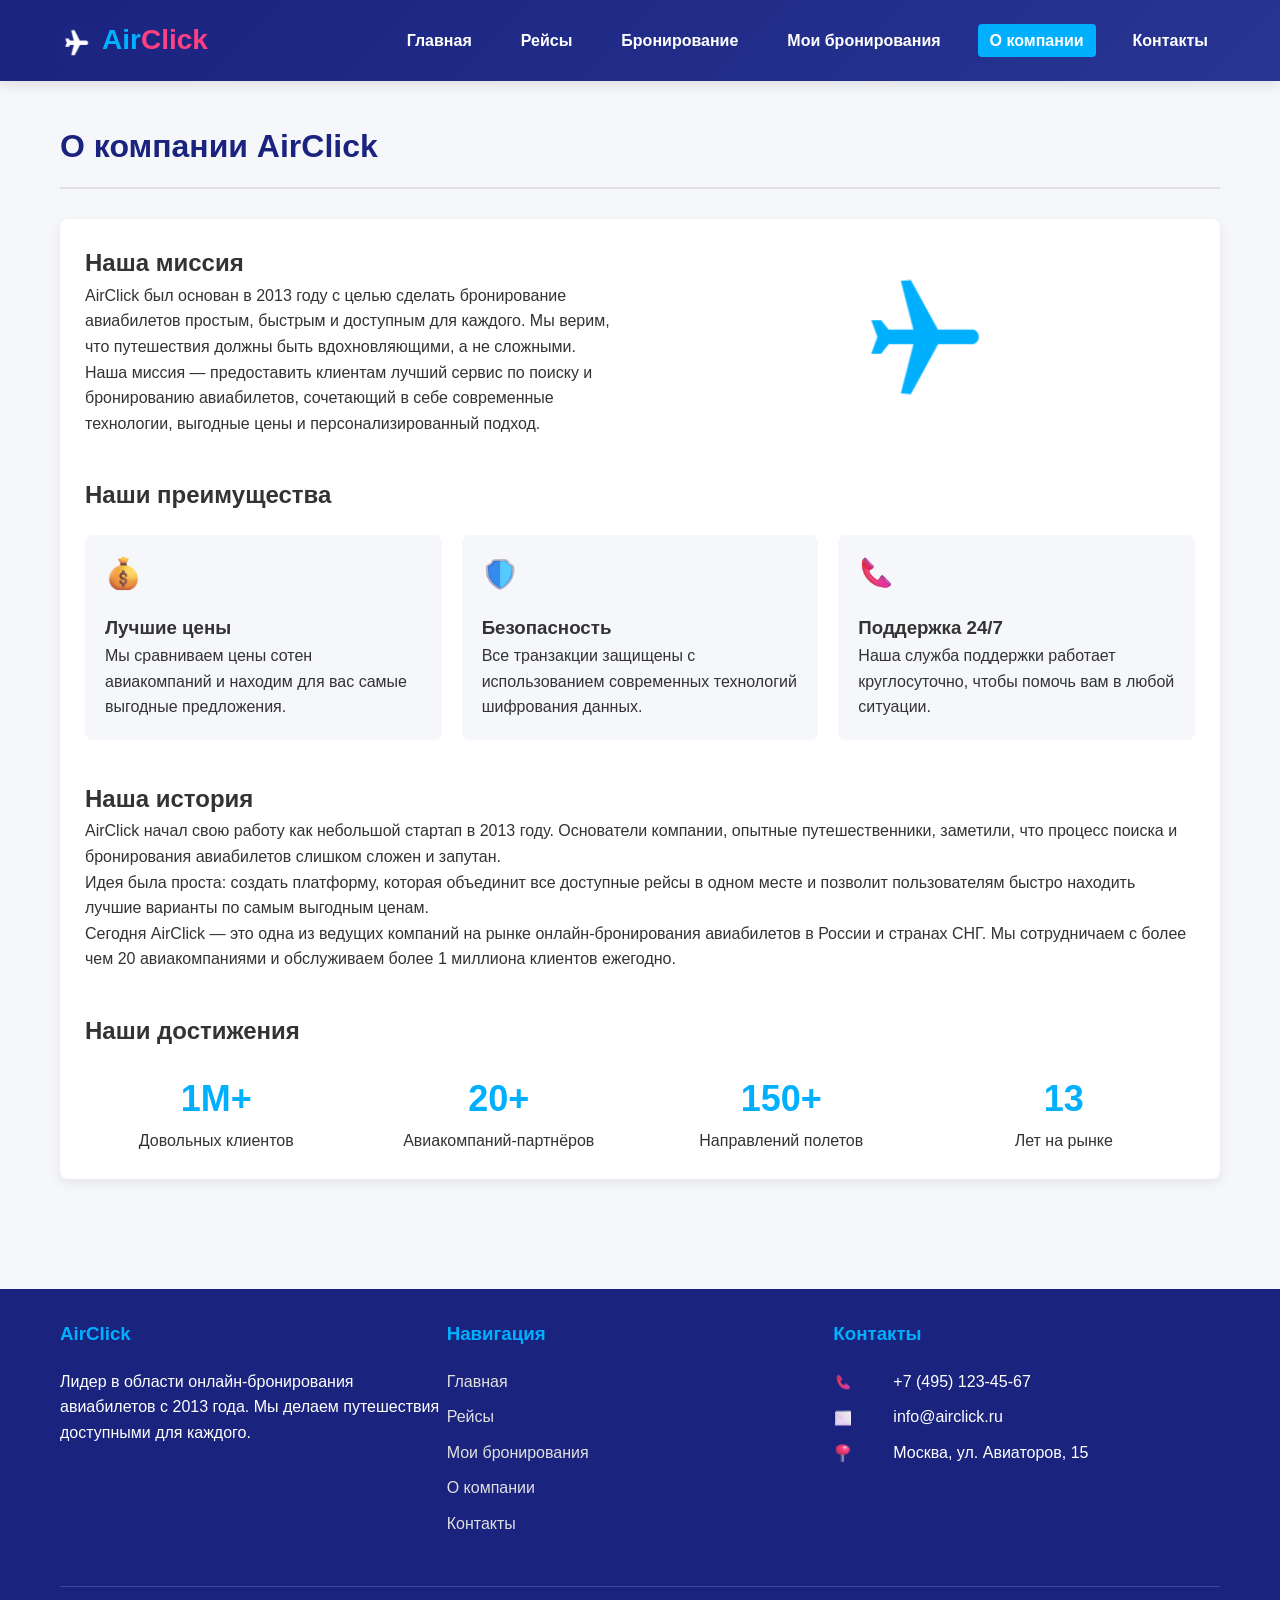
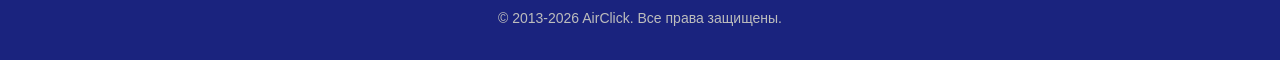
==== about.html @ 6dc6868e "макет" ====
<!DOCTYPE html>
<html lang="ru">
<head>
    <meta charset="UTF-8">
    <meta name="viewport" content="width=device-width, initial-scale=1.0">
    <title>О компании - AirClick</title>
    <link rel="stylesheet" href="css/style.css">
    <link rel="icon" type="image/x-icon" href="img/favicon.ico">
</head>
<body>
    <header>
        <div class="container header-container">
            <a href="index.html" class="logo">
                <div class="logo-icon">
                    <img src="img/logo-plane.png" alt="AirClick" class="logo-img">
                </div>
                <div><span>Air</span><span>Click</span></div>
            </a>
            <nav>
                <ul>
                    <li><a href="index.html">Главная</a></li>
                    <li><a href="flights.html">Рейсы</a></li>
                    <li><a href="booking.html">Бронирование</a></li>
                    <li><a href="my-bookings.html">Мои бронирования</a></li>
                    <li><a href="about.html" class="active">О компании</a></li>
                    <li><a href="contacts.html">Контакты</a></li>
                </ul>
            </nav>
        </div>
    </header>

    <main>
        <div class="container">
            <h1 class="page-title">О компании AirClick</h1>

            <div class="card">
                <div class="about-mission">
                    <div class="about-text">
                        <h2>Наша миссия</h2>
                        <p>AirClick был основан в 2013 году с целью сделать бронирование авиабилетов простым, быстрым и доступным для каждого. Мы верим, что путешествия должны быть вдохновляющими, а не сложными.</p>
                        <p>Наша миссия — предоставить клиентам лучший сервис по поиску и бронированию авиабилетов, сочетающий в себе современные технологии, выгодные цены и персонализированный подход.</p>
                    </div>
                    <div class="about-image">
                        <img src="img/icon-plane-large.png" alt="Самолёт" class="about-plane-img">
                    </div>
                </div>

                <div class="about-section">
                    <h2>Наши преимущества</h2>
                    <div class="advantages-row">
                        <div class="advantage-card">
                            <div class="advantage-icon">
                                <img src="img/icon-money.png" alt="Лучшие цены">
                            </div>
                            <h3>Лучшие цены</h3>
                            <p>Мы сравниваем цены сотен авиакомпаний и находим для вас самые выгодные предложения.</p>
                        </div>
                        <div class="advantage-card">
                            <div class="advantage-icon">
                                <img src="img/icon-shield.png" alt="Безопасность">
                            </div>
                            <h3>Безопасность</h3>
                            <p>Все транзакции защищены с использованием современных технологий шифрования данных.</p>
                        </div>
                        <div class="advantage-card">
                            <div class="advantage-icon">
                                <img src="img/icon-support.png" alt="Поддержка 24/7">
                            </div>
                            <h3>Поддержка 24/7</h3>
                            <p>Наша служба поддержки работает круглосуточно, чтобы помочь вам в любой ситуации.</p>
                        </div>
                    </div>
                </div>

                <div class="about-section">
                    <h2>Наша история</h2>
                    <p>AirClick начал свою работу как небольшой стартап в 2013 году. Основатели компании, опытные путешественники, заметили, что процесс поиска и бронирования авиабилетов слишком сложен и запутан.</p>
                    <p>Идея была проста: создать платформу, которая объединит все доступные рейсы в одном месте и позволит пользователям быстро находить лучшие варианты по самым выгодным ценам.</p>
                    <p>Сегодня AirClick — это одна из ведущих компаний на рынке онлайн-бронирования авиабилетов в России и странах СНГ. Мы сотрудничаем с более чем 20 авиакомпаниями и обслуживаем более 1 миллиона клиентов ежегодно.</p>
                </div>

                <div class="about-section">
                    <h2>Наши достижения</h2>
                    <div class="stats-row">
                        <div class="stat-card">
                            <div class="stat-number">1M+</div>
                            <div>Довольных клиентов</div>
                        </div>
                        <div class="stat-card">
                            <div class="stat-number">20+</div>
                            <div>Авиакомпаний-партнёров</div>
                        </div>
                        <div class="stat-card">
                            <div class="stat-number">150+</div>
                            <div>Направлений полетов</div>
                        </div>
                        <div class="stat-card">
                            <div class="stat-number">13</div>
                            <div>Лет на рынке</div>
                        </div>
                    </div>
                </div>
            </div>
        </div>
    </main>

    <footer>
        <div class="container">
            <div class="footer-container">
                <div class="footer-section">
                    <h3>AirClick</h3>
                    <p>Лидер в области онлайн-бронирования авиабилетов с 2013 года. Мы делаем путешествия доступными для каждого.</p>
                </div>
                <div class="footer-section">
                    <h3>Навигация</h3>
                    <ul>
                        <li><a href="index.html">Главная</a></li>
                        <li><a href="flights.html">Рейсы</a></li>
                        <li><a href="my-bookings.html">Мои бронирования</a></li>
                        <li><a href="about.html">О компании</a></li>
                        <li><a href="contacts.html">Контакты</a></li>
                    </ul>
                </div>
                <div class="footer-section">
                    <h3>Контакты</h3>
                    <div class="contact-info">
                        <span><img src="img/icon-phone.png" alt="Телефон" class="footer-icon"></span>
                        +7 (495) 123-45-67
                    </div>
                    <div class="contact-info">
                        <span><img src="img/icon-email.png" alt="Email" class="footer-icon"></span>
                        info@airclick.ru
                    </div>
                    <div class="contact-info">
                        <span><img src="img/icon-location.png" alt="Адрес" class="footer-icon"></span>
                        Москва, ул. Авиаторов, 15
                    </div>
                </div>
            </div>
            <div class="copyright">
                <p>&copy; 2013-2026 AirClick. Все права защищены.</p>
            </div>
        </div>
    </footer>
</body>
</html>
---- css/style.css ----
:root {
    --font-main: -apple-system, BlinkMacSystemFont, 'Segoe UI', Roboto, Oxygen, Ubuntu, Cantarell, 'Open Sans', 'Helvetica Neue', sans-serif;
    --color-primary: #00b0ff;
    --color-primary-dark: #0091ea;
    --color-secondary: #ff4081;
    --color-secondary-dark: #f50057;
    --color-dark: #1a237e;
    --color-dark-2: #283593;
    --color-text: #333;
    --color-text-light: #666;
    --color-text-muted: #999;
    --color-text-gray: #757575;
    --color-border: #e0e0e0;
    --color-bg: #f5f7fa;
    --color-bg-light: #f5f5f5;
    --color-white: #fff;
    --transition: .3s;
}

/* === СБРОС === */
* {
    margin: 0;
    padding: 0;
    box-sizing: border-box;
    font-family: var(--font-main);
}

body {
    background-color: var(--color-bg);
    color: var(--color-text);
    line-height: 1.6;
    animation: fadeUp var(--transition) ease-out;
}

.container {
    width: 100%;
    max-width: 1200px;
    margin: 0 auto;
    padding: 0 20px;
}

/* === ШАПКА === */
header {
    background: linear-gradient(135deg, var(--color-dark) 0%, var(--color-dark-2) 100%);
    color: var(--color-white);
    padding: 15px 0;
    box-shadow: 0 4px 12px rgba(0, 0, 0, .1);
    position: sticky;
    top: 0;
    z-index: 100;
}

.header-container {
    display: flex;
    justify-content: space-between;
    align-items: center;
}

.logo {
    display: flex;
    align-items: center;
    font-size: 28px;
    font-weight: 700;
    text-decoration: none;
    color: var(--color-white);
}

.logo span:first-child { color: var(--color-primary); }
.logo span:last-child  { color: var(--color-secondary); }

.logo-icon {
    margin-right: 10px;
    font-size: 32px;
}

nav ul {
    display: flex;
    list-style: none;
}

nav ul li {
    margin-left: 25px;
}

nav ul li a {
    color: var(--color-white);
    text-decoration: none;
    font-weight: 600;
    font-size: 16px;
    padding: 8px 12px;
    border-radius: 4px;
    transition: all var(--transition);
}

nav ul li a:hover {
    background-color: rgba(255, 255, 255, .1);
}

nav ul li a.active {
    background-color: var(--color-primary);
}

/* === ОСНОВНОЙ КОНТЕНТ === */
main {
    padding: 40px 0;
    min-height: calc(100vh - 200px);
    animation: fadeUp .5s ease-out .1s backwards;
}

.page-title {
    color: var(--color-dark);
    margin-bottom: 30px;
    padding-bottom: 15px;
    border-bottom: 2px solid var(--color-border);
}

/* === ПОДВАЛ === */
footer {
    background-color: var(--color-dark);
    color: var(--color-white);
    padding: 30px 0;
    margin-top: 40px;
}

.footer-container {
    display: flex;
    justify-content: space-between;
    flex-wrap: wrap;
}

.footer-section {
    flex: 1;
    min-width: 250px;
    margin-bottom: 20px;
}

.footer-section h3 {
    margin-bottom: 20px;
    color: var(--color-primary);
}

.footer-section ul {
    list-style: none;
}

.footer-section ul li {
    margin-bottom: 10px;
}

.footer-section ul li a {
    color: var(--color-border);
    text-decoration: none;
    transition: color var(--transition);
}

.footer-section ul li a:hover {
    color: var(--color-primary);
}

.footer-section .contact-info {
    display: flex;
    align-items: center;
    margin-bottom: 10px;
}

.footer-section .contact-info span {
    margin-right: 10px;
    color: var(--color-primary);
}

.copyright {
    text-align: center;
    padding-top: 20px;
    margin-top: 20px;
    border-top: 1px solid #3949ab;
    color: #bdbdbd;
    font-size: 14px;
}

/* === КНОПКИ === */
.btn {
    display: inline-block;
    padding: 12px 28px;
    background-color: var(--color-primary);
    color: var(--color-white);
    border: none;
    border-radius: 4px;
    font-size: 16px;
    font-weight: 600;
    cursor: pointer;
    transition: background-color var(--transition);
    text-decoration: none;
    text-align: center;
}

.btn:hover {
    background-color: var(--color-primary-dark);
}

.btn-secondary {
    background-color: var(--color-secondary);
}

.btn-secondary:hover {
    background-color: var(--color-secondary-dark);
}

/* === КАРТОЧКИ === */
.card {
    background-color: var(--color-white);
    border-radius: 8px;
    box-shadow: 0 4px 12px rgba(0, 0, 0, .08);
    padding: 25px;
    margin-bottom: 30px;
}

/* === ГЛАВНАЯ СТРАНИЦА === */
.hero {
    background: linear-gradient(rgba(26, 35, 126, .85), rgba(26, 35, 126, .9)), url('../img/hero-bg.jpg');
    background-size: cover;
    background-position: center;
    color: var(--color-white);
    padding: 80px 0;
    text-align: center;
    border-radius: 10px;
    margin-bottom: 40px;
}

.hero h1 {
    font-size: 42px;
    margin-bottom: 20px;
}

.hero p {
    font-size: 18px;
    max-width: 700px;
    margin: 0 auto 30px;
}

.search-form {
    background-color: var(--color-white);
    padding: 25px;
    border-radius: 8px;
    box-shadow: 0 8px 25px rgba(0, 0, 0, .15);
    max-width: 900px;
    margin: 0 auto;
}

.search-row {
    display: flex;
    flex-wrap: wrap;
    gap: 15px;
    margin-bottom: 20px;
}

.search-row .form-group {
    flex: 1;
    min-width: 200px;
}

.features {
    display: flex;
    flex-wrap: wrap;
    justify-content: space-between;
    margin-top: 50px;
}

.feature {
    flex: 1;
    min-width: 250px;
    padding: 25px;
    text-align: center;
    margin: 15px;
}

.feature-icon {
    font-size: 48px;
    color: var(--color-primary);
    margin-bottom: 20px;
}

.feature-icon img {
    width: 48px;
    height: 48px;
}

/* === СТРАНИЦА БРОНИРОВАНИЯ === */
.passenger-form {
    margin-top: 30px;
}

.passenger-header {
    background-color: var(--color-bg-light);
    padding: 15px;
    border-radius: 8px;
    margin-bottom: 20px;
    display: flex;
    justify-content: space-between;
    align-items: center;
}

.flight-summary {
    background-color: #f9f9f9;
    padding: 20px;
    border-radius: 8px;
    margin-bottom: 30px;
}

.flight-summary h3 {
    color: var(--color-dark);
    margin-bottom: 15px;
}

.flight-details {
    display: flex;
    justify-content: space-between;
    flex-wrap: wrap;
}

.flight-info {
    flex: 1;
    min-width: 200px;
}

/* === СТРАНИЦА РЕЙСОВ === */
.flight-list {
    margin-top: 30px;
}

.flight-card {
    display: flex;
    flex-wrap: wrap;
    border: 1px solid var(--color-border);
    border-radius: 8px;
    margin-bottom: 20px;
    overflow: hidden;
    transition: transform var(--transition), box-shadow var(--transition);
}

.flight-card:hover {
    transform: translateY(-5px);
    box-shadow: 0 8px 20px rgba(0, 0, 0, .1);
}

.flight-info-section {
    flex: 3;
    padding: 20px;
    background-color: var(--color-white);
}

.flight-price-section {
    flex: 1;
    padding: 20px;
    background-color: var(--color-bg-light);
    display: flex;
    flex-direction: column;
    justify-content: center;
    align-items: center;
    border-left: 1px dashed var(--color-border);
}

.flight-time {
    display: flex;
    justify-content: space-between;
    align-items: center;
    margin-bottom: 15px;
}

.flight-route {
    display: flex;
    align-items: center;
    justify-content: space-between;
    margin-bottom: 15px;
}

.flight-stops {
    text-align: center;
    color: var(--color-text-gray);
    font-size: 14px;
}

.price {
    font-size: 28px;
    font-weight: 700;
    color: var(--color-primary);
    margin-bottom: 15px;
}

/* === КОНТАКТЫ === */
.contact-info {
    display: flex;
    flex-wrap: wrap;
    gap: 30px;
    margin-bottom: 40px;
}

.contact-details {
    flex: 1;
    min-width: 300px;
}

.contact-form {
    flex: 1;
    min-width: 300px;
}

.contact-item {
    display: flex;
    align-items: flex-start;
    margin-bottom: 25px;
}

.contact-icon {
    width: 50px;
    height: 50px;
    background-color: var(--color-primary);
    color: var(--color-white);
    border-radius: 50%;
    display: flex;
    align-items: center;
    justify-content: center;
    font-size: 20px;
    margin-right: 15px;
    flex-shrink: 0;
}

.contact-icon img {
    width: 24px;
    height: 24px;
}

.contact-item h3 {
    margin-bottom: 5px;
}

.map-container {
    width: 100%;
    height: 400px;
    border-radius: 8px;
    overflow: hidden;
    margin-top: 30px;
    background-color: var(--color-border);
    display: flex;
    align-items: center;
    justify-content: center;
    color: var(--color-text-gray);
    font-weight: 600;
}

.map-container iframe {
    width: 100%;
    height: 100%;
    border: none;
}

/* === МОИ БРОНИРОВАНИЯ === */
.booking-card {
    border: 1px solid var(--color-border);
    border-radius: 8px;
    margin-bottom: 25px;
    overflow: hidden;
}

.booking-header {
    background-color: var(--color-bg-light);
    padding: 15px 20px;
    display: flex;
    justify-content: space-between;
    align-items: center;
}

.booking-status {
    padding: 5px 15px;
    border-radius: 20px;
    font-weight: 600;
    font-size: 14px;
}

.status-confirmed {
    background-color: #e8f5e9;
    color: #2e7d32;
}

.status-pending {
    background-color: #fff3e0;
    color: #ef6c00;
}

.booking-body {
    padding: 20px;
    display: flex;
    flex-wrap: wrap;
}

.booking-flight-info {
    flex: 3;
    min-width: 300px;
}

.booking-actions {
    flex: 1;
    min-width: 200px;
    display: flex;
    flex-direction: column;
    justify-content: center;
    align-items: flex-end;
    gap: 10px;
}

/* === ФОРМЫ === */
.form-group {
    margin-bottom: 20px;
}

.form-group label {
    display: block;
    margin-bottom: 8px;
    font-weight: 600;
    color: var(--color-text);
}

.form-group input,
.form-group select,
.form-group textarea {
    width: 100%;
    padding: 12px;
    border: 1px solid #ddd;
    border-radius: 4px;
    font-size: 16px;
    transition: border-color var(--transition);
}

.form-group input:focus,
.form-group select:focus,
.form-group textarea:focus {
    outline: none;
    border-color: var(--color-primary);
    box-shadow: 0 0 0 2px rgba(0, 176, 255, .2);
}

/* === АДАПТИВНОСТЬ === */
@media (max-width: 768px) {
    .header-container {
        flex-direction: column;
        text-align: center;
    }
    nav ul {
        margin-top: 15px;
        flex-wrap: wrap;
        justify-content: center;
    }
    nav ul li {
        margin: 5px 10px;
    }
    .hero h1 {
        font-size: 32px;
    }
    .flight-card {
        flex-direction: column;
    }
    .flight-price-section {
        border-left: none;
        border-top: 1px dashed var(--color-border);
    }
    .contact-info {
        flex-direction: column;
    }
}

/* === АНИМАЦИИ (объединены в одну) === */
@keyframes fadeUp {
    from { opacity: 0; transform: translateY(20px); }
    to   { opacity: 1; transform: translateY(0); }
}

/* ============================================================
    КЛАССЫ, ВЫНЕСЕННЫЕ ИЗ INLINE-СТИЛЕЙ
   ============================================================ */

/* Общие утилиты */
.logo-img        { width: 32px; height: 32px; vertical-align: middle; }
.footer-icon     { width: 20px; height: 20px; vertical-align: middle; }
.btn-block       { width: 100%; }

/* index.html */
.search-title        { color: var(--color-dark); margin-bottom: 20px; }
.form-group-submit   { flex: 2; display: flex; align-items: flex-end; }
.destinations-row    { display: flex; flex-wrap: wrap; gap: 20px; justify-content: space-between; }
.destination-card    { flex: 1; min-width: 200px; text-align: center; }
.destination-icon    { font-size: 36px; color: var(--color-primary); margin-bottom: 10px; }
.destination-icon img { width: 36px; height: 36px; vertical-align: middle; }

/* flights.html */
.filter-title        { margin-bottom: 20px; }
.filters-row         { display: flex; flex-wrap: wrap; gap: 15px; }
.filter-group        { flex: 1; min-width: 200px; }
.filter-group select { width: 100%; padding: 10px; }
.no-results          { text-align: center; }
.flight-time-value   { font-size: 24px; font-weight: 700; }
.flight-city         { color: var(--color-text-light); }
.flight-middle       { text-align: center; }
.flight-stops-note   { font-size: 14px; color: var(--color-text-muted); }
.flight-arrival      { text-align: right; }
.arrival-day-note    { font-size: 12px; color: var(--color-text-muted); }

/* booking.html */
.section-title       { margin-bottom: 25px; }
.form-row            { display: flex; flex-wrap: wrap; gap: 20px; }
.form-row-spaced     { display: flex; flex-wrap: wrap; gap: 20px; margin-top: 15px; }
.form-col            { flex: 1; }
.form-section-spaced { margin-top: 40px; }
.form-actions        { display: flex; justify-content: space-between; margin-top: 40px; }
.flight-route-title  { font-weight: 700; }
.flight-price-block  { text-align: right; }
.flight-price-value  { font-size: 24px; font-weight: 700; }

/* my-bookings.html */
.bookings-section-title      { margin-bottom: 20px; }
.bookings-section-title-past { margin-top: 50px; margin-bottom: 20px; }
.booking-card-past           { opacity: .7; }
.booking-route               { font-weight: 700; }
.booking-date                { margin-left: 15px; color: var(--color-text-light); }
.booking-flight-row          { display: flex; flex-wrap: wrap; gap: 30px; }
.booking-time                { font-size: 20px; font-weight: 700; }
.booking-duration            { font-size: 14px; color: var(--color-text-light); }
.booking-stops               { font-size: 12px; color: var(--color-text-muted); }
.booking-passengers-block    { border-left: 1px solid var(--color-border); padding-left: 20px; }
.booking-meta                { margin-top: 15px; }
.booking-total-price         { font-size: 24px; font-weight: 700; color: var(--color-primary); }
.btn-details                 { background-color: #666; }
.btn-download                { background-color: #4caf50; }

/* about.html */
.about-mission       { display: flex; flex-wrap: wrap; gap: 30px; align-items: center; margin-bottom: 30px; }
.about-text          { flex: 1; min-width: 300px; }
.about-image         { flex: 1; min-width: 300px; text-align: center; }
.about-plane-img     { width: 120px; height: 120px; }
.about-section       { margin-top: 40px; }
.advantages-row      { display: flex; flex-wrap: wrap; gap: 20px; margin-top: 20px; }
.advantage-card      { flex: 1; min-width: 250px; background-color: var(--color-bg); padding: 20px; border-radius: 8px; }
.advantage-icon      { margin-bottom: 15px; }
.advantage-icon img  { width: 36px; height: 36px; }
.stats-row           { display: flex; flex-wrap: wrap; gap: 20px; text-align: center; margin-top: 20px; }
.stat-card           { flex: 1; min-width: 200px; }
.stat-number         { font-size: 36px; font-weight: 700; color: var(--color-primary); }

/* contacts.html */
.contact-title       { margin-bottom: 25px; }
.contact-note        { color: var(--color-text-light); font-size: 14px; }
.card-spaced         { margin-top: 30px; }
.faq-title           { margin-bottom: 20px; }
.faq-item            { margin-bottom: 15px; }
.faq-question        { color: var(--color-dark); }
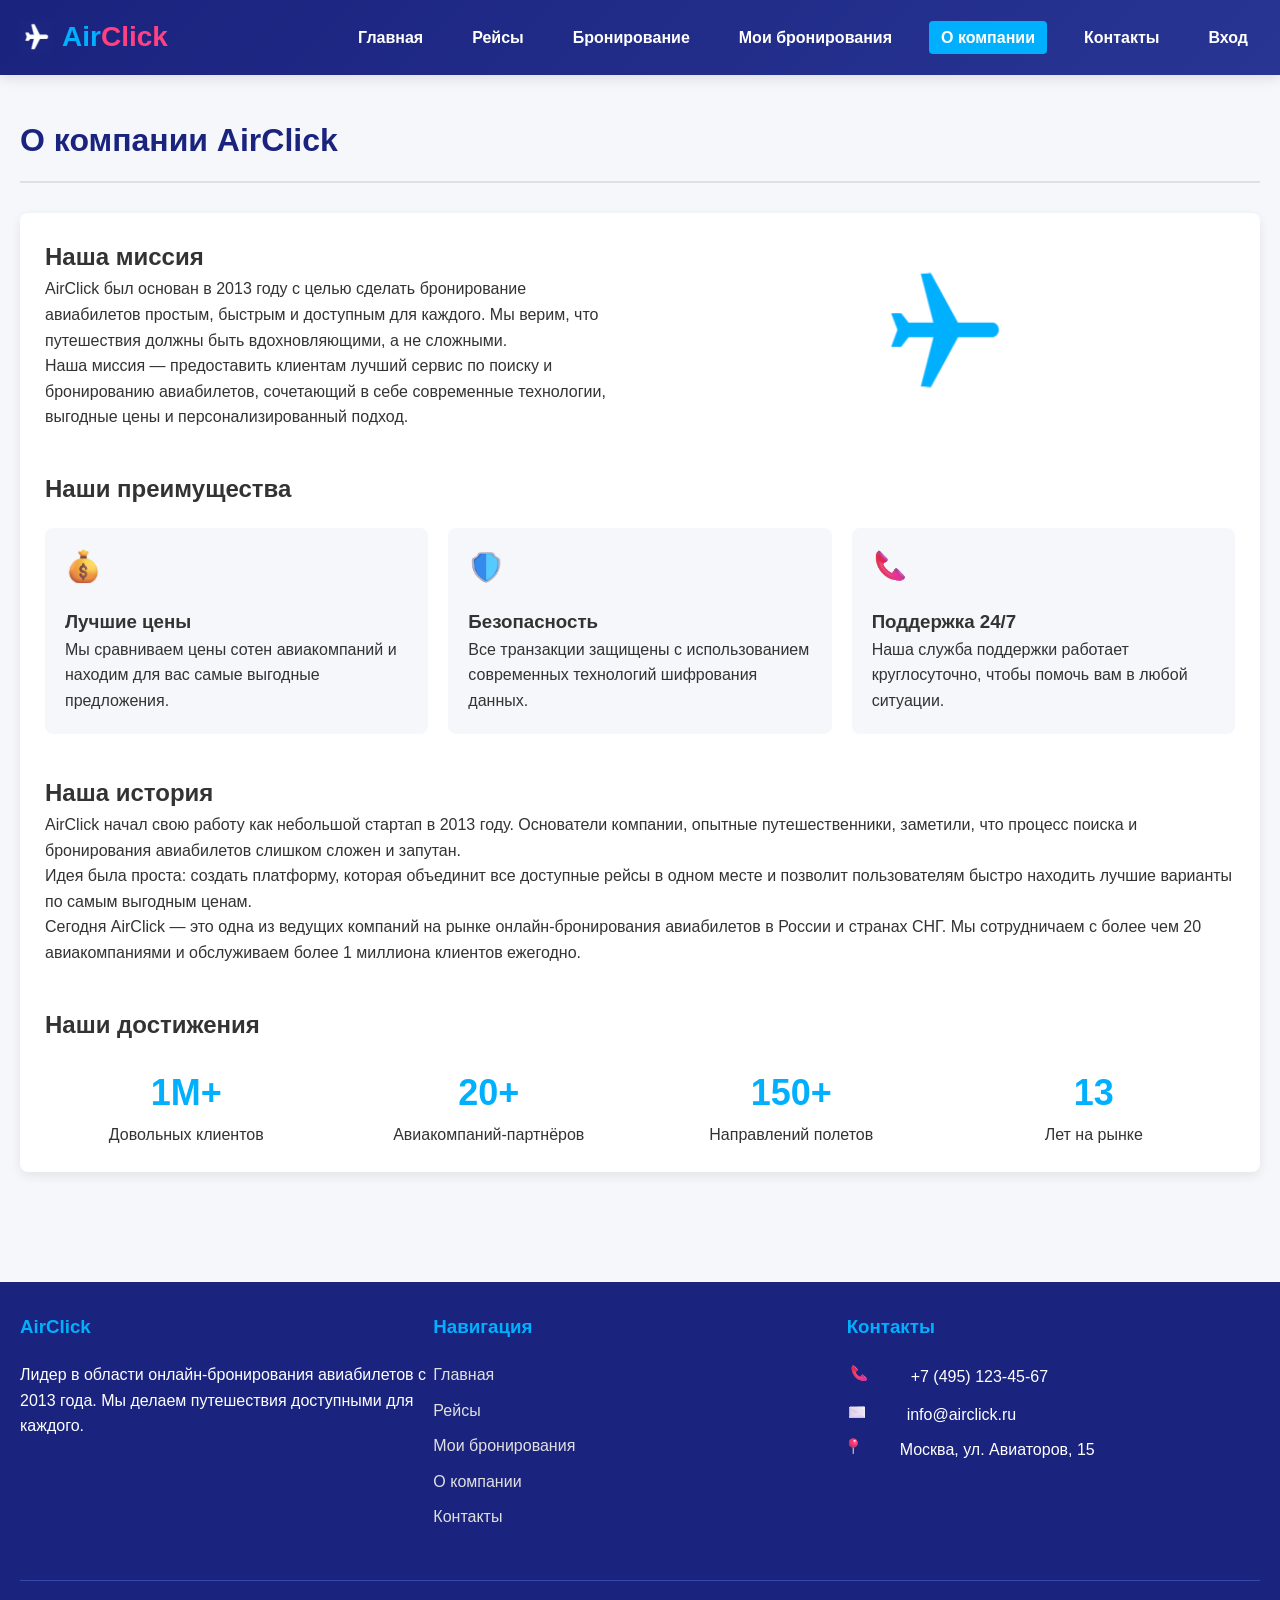
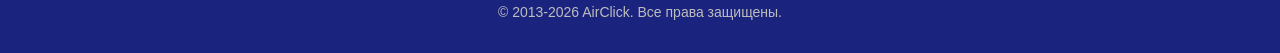
==== commit 3e6b315a: "new CSS" ====
--- a/about.html
+++ b/about.html
@@ -9,95 +9,90 @@
 </head>
 <body>
     <header>
-        <div class="container header-container">
-            <a href="index.html" class="logo">
-                <div class="logo-icon">
-                    <img src="img/logo-plane.png" alt="AirClick" class="logo-img">
-                </div>
-                <div><span>Air</span><span>Click</span></div>
-            </a>
-            <nav>
-                <ul>
-                    <li><a href="index.html">Главная</a></li>
-                    <li><a href="flights.html">Рейсы</a></li>
-                    <li><a href="booking.html">Бронирование</a></li>
-                    <li><a href="my-bookings.html">Мои бронирования</a></li>
-                    <li><a href="about.html" class="active">О компании</a></li>
-                    <li><a href="contacts.html">Контакты</a></li>
-                </ul>
-            </nav>
-        </div>
+        <a href="index.html" class="logo">
+            <img src="img/logo-plane.png" alt="AirClick" class="logo-img">
+            <span>Air</span><span>Click</span>
+        </a>
+        <nav>
+            <ul>
+                <li><a href="index.html">Главная</a></li>
+                <li><a href="flights.html">Рейсы</a></li>
+                <li><a href="booking.html">Бронирование</a></li>
+                <li><a href="my-bookings.html">Мои бронирования</a></li>
+                <li><a href="about.html" class="active">О компании</a></li>
+                <li><a href="contacts.html">Контакты</a></li>
+                <li><a href="authy.html">Вход</a></li>
+            </ul>
+        </nav>
     </header>
 
     <main>
-        <div class="container">
-            <h1 class="page-title">О компании AirClick</h1>
+        <h1 class="page-title">О компании AirClick</h1>
 
-            <div class="card">
-                <div class="about-mission">
-                    <div class="about-text">
-                        <h2>Наша миссия</h2>
-                        <p>AirClick был основан в 2013 году с целью сделать бронирование авиабилетов простым, быстрым и доступным для каждого. Мы верим, что путешествия должны быть вдохновляющими, а не сложными.</p>
-                        <p>Наша миссия — предоставить клиентам лучший сервис по поиску и бронированию авиабилетов, сочетающий в себе современные технологии, выгодные цены и персонализированный подход.</p>
+        <div class="card">
+            <div class="about-mission">
+                <div class="about-text">
+                    <h2>Наша миссия</h2>
+                    <p>AirClick был основан в 2013 году с целью сделать бронирование авиабилетов простым, быстрым и доступным для каждого. Мы верим, что путешествия должны быть вдохновляющими, а не сложными.</p>
+                    <p>Наша миссия — предоставить клиентам лучший сервис по поиску и бронированию авиабилетов, сочетающий в себе современные технологии, выгодные цены и персонализированный подход.</p>
+                </div>
+                <div class="about-image">
+                    <img src="img/icon-plane-large.png" alt="Самолёт" class="about-plane-img">
+                </div>
+            </div>
+
+            <div class="about-section">
+                <h2>Наши преимущества</h2>
+                <div class="advantages-row">
+                    <div class="advantage-card">
+                        <div class="advantage-icon">
+                            <img src="img/icon-money.png" alt="Лучшие цены">
+                        </div>
+                        <h3>Лучшие цены</h3>
+                        <p>Мы сравниваем цены сотен авиакомпаний и находим для вас самые выгодные предложения.</p>
                     </div>
-                    <div class="about-image">
-                        <img src="img/icon-plane-large.png" alt="Самолёт" class="about-plane-img">
+                    <div class="advantage-card">
+                        <div class="advantage-icon">
+                            <img src="img/icon-shield.png" alt="Безопасность">
+                        </div>
+                        <h3>Безопасность</h3>
+                        <p>Все транзакции защищены с использованием современных технологий шифрования данных.</p>
+                    </div>
+                    <div class="advantage-card">
+                        <div class="advantage-icon">
+                            <img src="img/icon-support.png" alt="Поддержка 24/7">
+                        </div>
+                        <h3>Поддержка 24/7</h3>
+                        <p>Наша служба поддержки работает круглосуточно, чтобы помочь вам в любой ситуации.</p>
                     </div>
                 </div>
+            </div>
 
-                <div class="about-section">
-                    <h2>Наши преимущества</h2>
-                    <div class="advantages-row">
-                        <div class="advantage-card">
-                            <div class="advantage-icon">
-                                <img src="img/icon-money.png" alt="Лучшие цены">
-                            </div>
-                            <h3>Лучшие цены</h3>
-                            <p>Мы сравниваем цены сотен авиакомпаний и находим для вас самые выгодные предложения.</p>
-                        </div>
-                        <div class="advantage-card">
-                            <div class="advantage-icon">
-                                <img src="img/icon-shield.png" alt="Безопасность">
-                            </div>
-                            <h3>Безопасность</h3>
-                            <p>Все транзакции защищены с использованием современных технологий шифрования данных.</p>
-                        </div>
-                        <div class="advantage-card">
-                            <div class="advantage-icon">
-                                <img src="img/icon-support.png" alt="Поддержка 24/7">
-                            </div>
-                            <h3>Поддержка 24/7</h3>
-                            <p>Наша служба поддержки работает круглосуточно, чтобы помочь вам в любой ситуации.</p>
-                        </div>
+            <div class="about-section">
+                <h2>Наша история</h2>
+                <p>AirClick начал свою работу как небольшой стартап в 2013 году. Основатели компании, опытные путешественники, заметили, что процесс поиска и бронирования авиабилетов слишком сложен и запутан.</p>
+                <p>Идея была проста: создать платформу, которая объединит все доступные рейсы в одном месте и позволит пользователям быстро находить лучшие варианты по самым выгодным ценам.</p>
+                <p>Сегодня AirClick — это одна из ведущих компаний на рынке онлайн-бронирования авиабилетов в России и странах СНГ. Мы сотрудничаем с более чем 20 авиакомпаниями и обслуживаем более 1 миллиона клиентов ежегодно.</p>
+            </div>
+
+            <div class="about-section">
+                <h2>Наши достижения</h2>
+                <div class="stats-row">
+                    <div class="stat-card">
+                        <div class="stat-number">1M+</div>
+                        <div>Довольных клиентов</div>
                     </div>
-                </div>
-
-                <div class="about-section">
-                    <h2>Наша история</h2>
-                    <p>AirClick начал свою работу как небольшой стартап в 2013 году. Основатели компании, опытные путешественники, заметили, что процесс поиска и бронирования авиабилетов слишком сложен и запутан.</p>
-                    <p>Идея была проста: создать платформу, которая объединит все доступные рейсы в одном месте и позволит пользователям быстро находить лучшие варианты по самым выгодным ценам.</p>
-                    <p>Сегодня AirClick — это одна из ведущих компаний на рынке онлайн-бронирования авиабилетов в России и странах СНГ. Мы сотрудничаем с более чем 20 авиакомпаниями и обслуживаем более 1 миллиона клиентов ежегодно.</p>
-                </div>
-
-                <div class="about-section">
-                    <h2>Наши достижения</h2>
-                    <div class="stats-row">
-                        <div class="stat-card">
-                            <div class="stat-number">1M+</div>
-                            <div>Довольных клиентов</div>
-                        </div>
-                        <div class="stat-card">
-                            <div class="stat-number">20+</div>
-                            <div>Авиакомпаний-партнёров</div>
-                        </div>
-                        <div class="stat-card">
-                            <div class="stat-number">150+</div>
-                            <div>Направлений полетов</div>
-                        </div>
-                        <div class="stat-card">
-                            <div class="stat-number">13</div>
-                            <div>Лет на рынке</div>
-                        </div>
+                    <div class="stat-card">
+                        <div class="stat-number">20+</div>
+                        <div>Авиакомпаний-партнёров</div>
+                    </div>
+                    <div class="stat-card">
+                        <div class="stat-number">150+</div>
+                        <div>Направлений полетов</div>
+                    </div>
+                    <div class="stat-card">
+                        <div class="stat-number">13</div>
+                        <div>Лет на рынке</div>
                     </div>
                 </div>
             </div>
@@ -105,41 +100,37 @@
     </main>
 
     <footer>
-        <div class="container">
-            <div class="footer-container">
-                <div class="footer-section">
-                    <h3>AirClick</h3>
-                    <p>Лидер в области онлайн-бронирования авиабилетов с 2013 года. Мы делаем путешествия доступными для каждого.</p>
-                </div>
-                <div class="footer-section">
-                    <h3>Навигация</h3>
-                    <ul>
-                        <li><a href="index.html">Главная</a></li>
-                        <li><a href="flights.html">Рейсы</a></li>
-                        <li><a href="my-bookings.html">Мои бронирования</a></li>
-                        <li><a href="about.html">О компании</a></li>
-                        <li><a href="contacts.html">Контакты</a></li>
-                    </ul>
-                </div>
-                <div class="footer-section">
-                    <h3>Контакты</h3>
-                    <div class="contact-info">
-                        <span><img src="img/icon-phone.png" alt="Телефон" class="footer-icon"></span>
-                        +7 (495) 123-45-67
-                    </div>
-                    <div class="contact-info">
-                        <span><img src="img/icon-email.png" alt="Email" class="footer-icon"></span>
-                        info@airclick.ru
-                    </div>
-                    <div class="contact-info">
-                        <span><img src="img/icon-location.png" alt="Адрес" class="footer-icon"></span>
-                        Москва, ул. Авиаторов, 15
-                    </div>
-                </div>
+        <div class="footer-section">
+            <h3>AirClick</h3>
+            <p>Лидер в области онлайн-бронирования авиабилетов с 2013 года. Мы делаем путешествия доступными для каждого.</p>
+        </div>
+        <div class="footer-section">
+            <h3>Навигация</h3>
+            <ul>
+                <li><a href="index.html">Главная</a></li>
+                <li><a href="flights.html">Рейсы</a></li>
+                <li><a href="my-bookings.html">Мои бронирования</a></li>
+                <li><a href="about.html">О компании</a></li>
+                <li><a href="contacts.html">Контакты</a></li>
+            </ul>
+        </div>
+        <div class="footer-section">
+            <h3>Контакты</h3>
+            <div class="contact-info">
+                <span><img src="img/icon-phone.png" alt="Телефон" class="footer-icon"></span>
+                +7 (495) 123-45-67
             </div>
-            <div class="copyright">
-                <p>&copy; 2013-2026 AirClick. Все права защищены.</p>
+            <div class="contact-info">
+                <span><img src="img/icon-email.png" alt="Email" class="footer-icon"></span>
+                info@airclick.ru
             </div>
+            <div class="contact-info">
+                <span><img src="img/icon-location.png" alt="Адрес" class="footer-icon"></span>
+                Москва, ул. Авиаторов, 15
+            </div>
+        </div>
+        <div class="copyright">
+            <p>&copy; 2013-2026 AirClick. Все права защищены.</p>
         </div>
     </footer>
 </body>
--- a/css/style.css
+++ b/css/style.css
@@ -1,6 +1,12 @@
+* {
+    margin: 0;
+    padding: 0;
+    box-sizing: border-box;
+    font-family: var(--font-main);
+}
 
 :root {
-    --font-main: -apple-system, BlinkMacSystemFont, 'Segoe UI', Roboto, Oxygen, Ubuntu, Cantarell, 'Open Sans', 'Helvetica Neue', sans-serif;
+    --font-main: -apple-system, BlinkMacSystemFont, 'Segoe UI', Roboto, sans-serif;
     --color-primary: #00b0ff;
     --color-primary-dark: #0091ea;
     --color-secondary: #ff4081;
@@ -10,20 +16,11 @@
     --color-text: #333;
     --color-text-light: #666;
     --color-text-muted: #999;
-    --color-text-gray: #757575;
     --color-border: #e0e0e0;
     --color-bg: #f5f7fa;
-    --color-bg-light: #f5f5f5;
     --color-white: #fff;
     --transition: .3s;
-}
-
-/* === СБРОС === */
-* {
-    margin: 0;
-    padding: 0;
-    box-sizing: border-box;
-    font-family: var(--font-main);
+    --side-padding: max(20px, calc((100% - 1260px) / 2));
 }
 
 body {
@@ -33,30 +30,19 @@
     animation: fadeUp var(--transition) ease-out;
 }
 
-.container {
-    width: 100%;
-    max-width: 1200px;
-    margin: 0 auto;
-    padding: 0 20px;
-}
-
-/* === ШАПКА === */
 header {
+    display: flex;
+    justify-content: space-between;
+    align-items: center;
     background: linear-gradient(135deg, var(--color-dark) 0%, var(--color-dark-2) 100%);
     color: var(--color-white);
-    padding: 15px 0;
+    padding: 15px var(--side-padding);
     box-shadow: 0 4px 12px rgba(0, 0, 0, .1);
     position: sticky;
     top: 0;
     z-index: 100;
 }
 
-.header-container {
-    display: flex;
-    justify-content: space-between;
-    align-items: center;
-}
-
 .logo {
     display: flex;
     align-items: center;
@@ -66,12 +52,18 @@
     color: var(--color-white);
 }
 
-.logo span:first-child { color: var(--color-primary); }
-.logo span:last-child  { color: var(--color-secondary); }
-
-.logo-icon {
+.logo-img {
+    width: 32px;
+    height: 32px;
     margin-right: 10px;
-    font-size: 32px;
+}
+
+.logo span:first-of-type {
+    color: var(--color-primary);
+}
+
+.logo span:last-of-type {
+    color: var(--color-secondary);
 }
 
 nav ul {
@@ -79,11 +71,11 @@
     list-style: none;
 }
 
-nav ul li {
+nav li {
     margin-left: 25px;
 }
 
-nav ul li a {
+nav a {
     color: var(--color-white);
     text-decoration: none;
     font-weight: 600;
@@ -93,19 +85,82 @@
     transition: all var(--transition);
 }
 
-nav ul li a:hover {
+nav a:hover {
     background-color: rgba(255, 255, 255, .1);
 }
 
-nav ul li a.active {
+nav a.active {
     background-color: var(--color-primary);
 }
 
-/* === ОСНОВНОЙ КОНТЕНТ === */
 main {
-    padding: 40px 0;
+    padding: 40px var(--side-padding);
     min-height: calc(100vh - 200px);
     animation: fadeUp .5s ease-out .1s backwards;
+}
+
+main.auth {
+    max-width: 600px;
+    margin: 0 auto;
+    padding: 90px 20px;
+}
+
+footer {
+    display: flex;
+    flex-wrap: wrap;
+    background-color: var(--color-dark);
+    color: var(--color-white);
+    padding: 30px var(--side-padding);
+    margin-top: 40px;
+}
+
+.footer-section {
+    flex: 1;
+    min-width: 250px;
+    margin-bottom: 20px;
+}
+
+.footer-section h3 {
+    margin-bottom: 20px;
+    color: var(--color-primary);
+}
+
+.footer-section ul {
+    list-style: none;
+}
+
+.footer-section ul li {
+    margin-bottom: 10px;
+}
+
+.footer-section ul li a {
+    color: var(--color-border);
+    text-decoration: none;
+    transition: color var(--transition);
+}
+
+.footer-section ul li a:hover {
+    color: var(--color-primary);
+}
+
+.footer-section .contact-info {
+    display: flex;
+    align-items: center;
+    margin-bottom: 10px;
+}
+
+.footer-section .contact-info span {
+    margin-right: 10px;
+}
+
+.copyright {
+    flex-basis: 100%;
+    text-align: center;
+    padding-top: 20px;
+    margin-top: 20px;
+    border-top: 1px solid #3949ab;
+    color: #bdbdbd;
+    font-size: 14px;
 }
 
 .page-title {
@@ -115,70 +170,6 @@
     border-bottom: 2px solid var(--color-border);
 }
 
-/* === ПОДВАЛ === */
-footer {
-    background-color: var(--color-dark);
-    color: var(--color-white);
-    padding: 30px 0;
-    margin-top: 40px;
-}
-
-.footer-container {
-    display: flex;
-    justify-content: space-between;
-    flex-wrap: wrap;
-}
-
-.footer-section {
-    flex: 1;
-    min-width: 250px;
-    margin-bottom: 20px;
-}
-
-.footer-section h3 {
-    margin-bottom: 20px;
-    color: var(--color-primary);
-}
-
-.footer-section ul {
-    list-style: none;
-}
-
-.footer-section ul li {
-    margin-bottom: 10px;
-}
-
-.footer-section ul li a {
-    color: var(--color-border);
-    text-decoration: none;
-    transition: color var(--transition);
-}
-
-.footer-section ul li a:hover {
-    color: var(--color-primary);
-}
-
-.footer-section .contact-info {
-    display: flex;
-    align-items: center;
-    margin-bottom: 10px;
-}
-
-.footer-section .contact-info span {
-    margin-right: 10px;
-    color: var(--color-primary);
-}
-
-.copyright {
-    text-align: center;
-    padding-top: 20px;
-    margin-top: 20px;
-    border-top: 1px solid #3949ab;
-    color: #bdbdbd;
-    font-size: 14px;
-}
-
-/* === КНОПКИ === */
 .btn {
     display: inline-block;
     padding: 12px 28px;
@@ -206,7 +197,10 @@
     background-color: var(--color-secondary-dark);
 }
 
-/* === КАРТОЧКИ === */
+.btn-block {
+    width: 100%;
+}
+
 .card {
     background-color: var(--color-white);
     border-radius: 8px;
@@ -215,300 +209,6 @@
     margin-bottom: 30px;
 }
 
-/* === ГЛАВНАЯ СТРАНИЦА === */
-.hero {
-    background: linear-gradient(rgba(26, 35, 126, .85), rgba(26, 35, 126, .9)), url('../img/hero-bg.jpg');
-    background-size: cover;
-    background-position: center;
-    color: var(--color-white);
-    padding: 80px 0;
-    text-align: center;
-    border-radius: 10px;
-    margin-bottom: 40px;
-}
-
-.hero h1 {
-    font-size: 42px;
-    margin-bottom: 20px;
-}
-
-.hero p {
-    font-size: 18px;
-    max-width: 700px;
-    margin: 0 auto 30px;
-}
-
-.search-form {
-    background-color: var(--color-white);
-    padding: 25px;
-    border-radius: 8px;
-    box-shadow: 0 8px 25px rgba(0, 0, 0, .15);
-    max-width: 900px;
-    margin: 0 auto;
-}
-
-.search-row {
-    display: flex;
-    flex-wrap: wrap;
-    gap: 15px;
-    margin-bottom: 20px;
-}
-
-.search-row .form-group {
-    flex: 1;
-    min-width: 200px;
-}
-
-.features {
-    display: flex;
-    flex-wrap: wrap;
-    justify-content: space-between;
-    margin-top: 50px;
-}
-
-.feature {
-    flex: 1;
-    min-width: 250px;
-    padding: 25px;
-    text-align: center;
-    margin: 15px;
-}
-
-.feature-icon {
-    font-size: 48px;
-    color: var(--color-primary);
-    margin-bottom: 20px;
-}
-
-.feature-icon img {
-    width: 48px;
-    height: 48px;
-}
-
-/* === СТРАНИЦА БРОНИРОВАНИЯ === */
-.passenger-form {
-    margin-top: 30px;
-}
-
-.passenger-header {
-    background-color: var(--color-bg-light);
-    padding: 15px;
-    border-radius: 8px;
-    margin-bottom: 20px;
-    display: flex;
-    justify-content: space-between;
-    align-items: center;
-}
-
-.flight-summary {
-    background-color: #f9f9f9;
-    padding: 20px;
-    border-radius: 8px;
-    margin-bottom: 30px;
-}
-
-.flight-summary h3 {
-    color: var(--color-dark);
-    margin-bottom: 15px;
-}
-
-.flight-details {
-    display: flex;
-    justify-content: space-between;
-    flex-wrap: wrap;
-}
-
-.flight-info {
-    flex: 1;
-    min-width: 200px;
-}
-
-/* === СТРАНИЦА РЕЙСОВ === */
-.flight-list {
-    margin-top: 30px;
-}
-
-.flight-card {
-    display: flex;
-    flex-wrap: wrap;
-    border: 1px solid var(--color-border);
-    border-radius: 8px;
-    margin-bottom: 20px;
-    overflow: hidden;
-    transition: transform var(--transition), box-shadow var(--transition);
-}
-
-.flight-card:hover {
-    transform: translateY(-5px);
-    box-shadow: 0 8px 20px rgba(0, 0, 0, .1);
-}
-
-.flight-info-section {
-    flex: 3;
-    padding: 20px;
-    background-color: var(--color-white);
-}
-
-.flight-price-section {
-    flex: 1;
-    padding: 20px;
-    background-color: var(--color-bg-light);
-    display: flex;
-    flex-direction: column;
-    justify-content: center;
-    align-items: center;
-    border-left: 1px dashed var(--color-border);
-}
-
-.flight-time {
-    display: flex;
-    justify-content: space-between;
-    align-items: center;
-    margin-bottom: 15px;
-}
-
-.flight-route {
-    display: flex;
-    align-items: center;
-    justify-content: space-between;
-    margin-bottom: 15px;
-}
-
-.flight-stops {
-    text-align: center;
-    color: var(--color-text-gray);
-    font-size: 14px;
-}
-
-.price {
-    font-size: 28px;
-    font-weight: 700;
-    color: var(--color-primary);
-    margin-bottom: 15px;
-}
-
-/* === КОНТАКТЫ === */
-.contact-info {
-    display: flex;
-    flex-wrap: wrap;
-    gap: 30px;
-    margin-bottom: 40px;
-}
-
-.contact-details {
-    flex: 1;
-    min-width: 300px;
-}
-
-.contact-form {
-    flex: 1;
-    min-width: 300px;
-}
-
-.contact-item {
-    display: flex;
-    align-items: flex-start;
-    margin-bottom: 25px;
-}
-
-.contact-icon {
-    width: 50px;
-    height: 50px;
-    background-color: var(--color-primary);
-    color: var(--color-white);
-    border-radius: 50%;
-    display: flex;
-    align-items: center;
-    justify-content: center;
-    font-size: 20px;
-    margin-right: 15px;
-    flex-shrink: 0;
-}
-
-.contact-icon img {
-    width: 24px;
-    height: 24px;
-}
-
-.contact-item h3 {
-    margin-bottom: 5px;
-}
-
-.map-container {
-    width: 100%;
-    height: 400px;
-    border-radius: 8px;
-    overflow: hidden;
-    margin-top: 30px;
-    background-color: var(--color-border);
-    display: flex;
-    align-items: center;
-    justify-content: center;
-    color: var(--color-text-gray);
-    font-weight: 600;
-}
-
-.map-container iframe {
-    width: 100%;
-    height: 100%;
-    border: none;
-}
-
-/* === МОИ БРОНИРОВАНИЯ === */
-.booking-card {
-    border: 1px solid var(--color-border);
-    border-radius: 8px;
-    margin-bottom: 25px;
-    overflow: hidden;
-}
-
-.booking-header {
-    background-color: var(--color-bg-light);
-    padding: 15px 20px;
-    display: flex;
-    justify-content: space-between;
-    align-items: center;
-}
-
-.booking-status {
-    padding: 5px 15px;
-    border-radius: 20px;
-    font-weight: 600;
-    font-size: 14px;
-}
-
-.status-confirmed {
-    background-color: #e8f5e9;
-    color: #2e7d32;
-}
-
-.status-pending {
-    background-color: #fff3e0;
-    color: #ef6c00;
-}
-
-.booking-body {
-    padding: 20px;
-    display: flex;
-    flex-wrap: wrap;
-}
-
-.booking-flight-info {
-    flex: 3;
-    min-width: 300px;
-}
-
-.booking-actions {
-    flex: 1;
-    min-width: 200px;
-    display: flex;
-    flex-direction: column;
-    justify-content: center;
-    align-items: flex-end;
-    gap: 10px;
-}
-
-/* === ФОРМЫ === */
 .form-group {
     margin-bottom: 20px;
 }
@@ -539,116 +239,637 @@
     box-shadow: 0 0 0 2px rgba(0, 176, 255, .2);
 }
 
-/* === АДАПТИВНОСТЬ === */
+.auth-links {
+    margin-top: 20px;
+    text-align: center;
+}
+
+.auth-links a {
+    color: var(--color-primary);
+    text-decoration: none;
+    font-weight: 600;
+    transition: color var(--transition);
+}
+
+.auth-links a:hover {
+    color: var(--color-primary-dark);
+    text-decoration: underline;
+}
+
+.auth-error {
+    color: var(--color-secondary);
+    margin-bottom: 20px;
+    font-size: 14px;
+    font-weight: 600;
+    text-align: center;
+}
+
+.hero {
+    background: linear-gradient(rgba(26, 35, 126, .85), rgba(26, 35, 126, .9));
+    background-size: cover;
+    background-position: center;
+    color: var(--color-white);
+    padding: 80px 0;
+    text-align: center;
+    border-radius: 10px;
+    margin-bottom: 40px;
+}
+
+.hero h1 {
+    font-size: 42px;
+    margin-bottom: 20px;
+}
+
+.hero p {
+    font-size: 18px;
+    max-width: 700px;
+    margin: 0 auto 30px;
+}
+
+.search-form {
+    background-color: var(--color-white);
+    padding: 25px;
+    border-radius: 8px;
+    box-shadow: 0 8px 25px rgba(0, 0, 0, .15);
+    max-width: 900px;
+    margin: 0 auto;
+}
+
+.search-title {
+    color: var(--color-dark);
+    margin-bottom: 20px;
+}
+
+.search-row {
+    display: flex;
+    flex-wrap: wrap;
+    gap: 15px;
+    margin-bottom: 20px;
+}
+
+.search-row .form-group {
+    flex: 1;
+    min-width: 200px;
+}
+
+.form-group-submit {
+    flex: 2;
+    display: flex;
+    align-items: flex-end;
+}
+
+.features {
+    display: flex;
+    flex-wrap: wrap;
+    justify-content: space-between;
+    margin-top: 50px;
+}
+
+.feature {
+    flex: 1;
+    min-width: 250px;
+    padding: 25px;
+    text-align: center;
+    margin: 15px;
+}
+
+.feature-icon {
+    margin-bottom: 20px;
+}
+
+.feature-icon img {
+    width: 48px;
+    height: 48px;
+}
+
+.destinations-row {
+    display: flex;
+    flex-wrap: wrap;
+    gap: 20px;
+    justify-content: space-between;
+}
+
+.destination-card {
+    flex: 1;
+    min-width: 200px;
+    text-align: center;
+}
+
+.destination-icon {
+    margin-bottom: 10px;
+}
+
+.destination-icon img {
+    width: 36px;
+    height: 36px;
+    vertical-align: middle;
+}
+
+.passenger-form {
+    margin-top: 30px;
+}
+
+.passenger-header {
+    padding: 15px;
+    border-radius: 8px;
+    margin-bottom: 20px;
+    display: flex;
+    justify-content: space-between;
+    align-items: center;
+}
+
+.form-row,
+.form-row-spaced {
+    display: flex;
+    flex-wrap: wrap;
+    gap: 20px;
+}
+
+.form-row-spaced {
+    margin-top: 15px;
+}
+
+.form-col {
+    flex: 1;
+}
+
+.form-section-spaced {
+    margin-top: 40px;
+}
+
+.form-actions {
+    display: flex;
+    justify-content: space-between;
+    margin-top: 40px;
+}
+
+.section-title {
+    margin-bottom: 25px;
+}
+
+.flight-summary {
+    background-color: #f9f9f9;
+    padding: 20px;
+    border-radius: 8px;
+    margin-bottom: 30px;
+}
+
+.flight-summary h3 {
+    color: var(--color-dark);
+    margin-bottom: 15px;
+}
+
+.flight-details {
+    display: flex;
+    justify-content: space-between;
+    flex-wrap: wrap;
+}
+
+.flight-info {
+    flex: 1;
+    min-width: 200px;
+}
+
+.flight-list {
+    margin-top: 30px;
+}
+
+.filters-row {
+    display: flex;
+    flex-wrap: wrap;
+    gap: 15px;
+}
+
+.filter-title {
+    margin-bottom: 20px;
+}
+
+.filter-group {
+    flex: 1;
+    min-width: 200px;
+}
+
+.filter-group select {
+    width: 100%;
+    padding: 10px;
+}
+
+.flight-card {
+    display: flex;
+    flex-wrap: wrap;
+    border: 1px solid var(--color-border);
+    border-radius: 8px;
+    margin-bottom: 20px;
+    overflow: hidden;
+    transition: transform var(--transition), box-shadow var(--transition);
+}
+
+.flight-card:hover {
+    transform: translateY(-5px);
+    box-shadow: 0 8px 20px rgba(0, 0, 0, .1);
+}
+
+.flight-info-section {
+    flex: 3;
+    padding: 20px;
+    background-color: var(--color-white);
+}
+
+.flight-price-section {
+    flex: 1;
+    padding: 20px;
+    display: flex;
+    flex-direction: column;
+    justify-content: center;
+    align-items: center;
+    border-left: 1px dashed var(--color-border);
+}
+
+.flight-time {
+    display: flex;
+    justify-content: space-between;
+    align-items: center;
+    margin-bottom: 15px;
+}
+
+.flight-route {
+    display: flex;
+    align-items: center;
+    justify-content: space-between;
+    margin-bottom: 15px;
+}
+
+.flight-stops {
+    text-align: center;
+    font-size: 14px;
+}
+
+.price {
+    font-size: 28px;
+    font-weight: 700;
+    color: var(--color-primary);
+    margin-bottom: 15px;
+}
+
+.no-results {
+    text-align: center;
+}
+
+.flight-time-value {
+    font-size: 24px;
+    font-weight: 700;
+}
+
+.flight-city {
+    color: var(--color-text-light);
+}
+
+.flight-middle {
+    text-align: center;
+}
+
+.flight-stops-note {
+    font-size: 14px;
+    color: var(--color-text-muted);
+}
+
+.flight-arrival {
+    text-align: right;
+}
+
+.arrival-day-note {
+    font-size: 12px;
+    color: var(--color-text-muted);
+}
+
+.flight-route-title {
+    font-weight: 700;
+}
+
+.flight-price-block {
+    text-align: right;
+}
+
+.flight-price-value {
+    font-size: 24px;
+    font-weight: 700;
+}
+
+.contact-info {
+    display: flex;
+    flex-wrap: wrap;
+    gap: 30px;
+    margin-bottom: 40px;
+}
+
+.contact-details,
+.contact-form {
+    flex: 1;
+    min-width: 300px;
+}
+
+.contact-title {
+    margin-bottom: 25px;
+}
+
+.contact-item {
+    display: flex;
+    align-items: flex-start;
+    margin-bottom: 25px;
+}
+
+.contact-icon {
+    width: 50px;
+    height: 50px;
+    background-color: var(--color-primary);
+    border-radius: 50%;
+    display: flex;
+    align-items: center;
+    justify-content: center;
+    margin-right: 15px;
+    flex-shrink: 0;
+}
+
+.contact-icon img {
+    width: 24px;
+    height: 24px;
+}
+
+.contact-item h3 {
+    margin-bottom: 5px;
+}
+
+.contact-note {
+    color: var(--color-text-light);
+    font-size: 14px;
+}
+
+.card-spaced {
+    margin-top: 30px;
+}
+
+.faq-title {
+    margin-bottom: 20px;
+}
+
+.faq-item {
+    margin-bottom: 15px;
+}
+
+.faq-question {
+    color: var(--color-dark);
+}
+
+.map-container {
+    width: 100%;
+    height: 400px;
+    border-radius: 8px;
+    overflow: hidden;
+    margin-top: 30px;
+    background-color: var(--color-border);
+    display: flex;
+    align-items: center;
+    justify-content: center;
+    font-weight: 600;
+}
+
+.map-container iframe {
+    width: 100%;
+    height: 100%;
+    border: none;
+}
+
+.booking-card {
+    border: 1px solid var(--color-border);
+    border-radius: 8px;
+    margin-bottom: 25px;
+    overflow: hidden;
+}
+
+.booking-header {
+    padding: 15px 20px;
+    display: flex;
+    justify-content: space-between;
+    align-items: center;
+}
+
+.booking-status {
+    padding: 5px 15px;
+    border-radius: 20px;
+    font-weight: 600;
+    font-size: 14px;
+}
+
+.status-confirmed {
+    background-color: #e8f5e9;
+    color: #2e7d32;
+}
+
+.status-pending {
+    background-color: #fff3e0;
+    color: #ef6c00;
+}
+
+.booking-body {
+    padding: 20px;
+    display: flex;
+    flex-wrap: wrap;
+}
+
+.booking-flight-info {
+    flex: 3;
+    min-width: 300px;
+}
+
+.booking-actions {
+    flex: 1;
+    min-width: 200px;
+    display: flex;
+    flex-direction: column;
+    justify-content: center;
+    align-items: flex-end;
+    gap: 10px;
+}
+
+.bookings-section-title {
+    margin-bottom: 20px;
+}
+
+.bookings-section-title-past {
+    margin-top: 50px;
+    margin-bottom: 20px;
+}
+
+.booking-card-past {
+    opacity: .7;
+}
+
+.booking-route {
+    font-weight: 700;
+}
+
+.booking-date {
+    margin-left: 15px;
+    color: var(--color-text-light);
+}
+
+.booking-flight-row {
+    display: flex;
+    flex-wrap: wrap;
+    gap: 30px;
+}
+
+.booking-time {
+    font-size: 20px;
+    font-weight: 700;
+}
+
+.booking-duration {
+    font-size: 14px;
+    color: var(--color-text-light);
+}
+
+.booking-stops {
+    font-size: 12px;
+    color: var(--color-text-muted);
+}
+
+.booking-passengers-block {
+    border-left: 1px solid var(--color-border);
+    padding-left: 20px;
+}
+
+.booking-meta {
+    margin-top: 15px;
+}
+
+.booking-total-price {
+    font-size: 24px;
+    font-weight: 700;
+    color: var(--color-primary);
+}
+
+.btn-details {
+    background-color: #666;
+}
+
+.btn-download {
+    background-color: #4caf50;
+}
+
+.about-mission {
+    display: flex;
+    flex-wrap: wrap;
+    gap: 30px;
+    align-items: center;
+    margin-bottom: 30px;
+}
+
+.about-text {
+    flex: 1;
+    min-width: 300px;
+}
+
+.about-image {
+    flex: 1;
+    min-width: 300px;
+    text-align: center;
+}
+
+.about-plane-img {
+    width: 120px;
+    height: 120px;
+}
+
+.about-section {
+    margin-top: 40px;
+}
+
+.advantages-row {
+    display: flex;
+    flex-wrap: wrap;
+    gap: 20px;
+    margin-top: 20px;
+}
+
+.advantage-card {
+    flex: 1;
+    min-width: 250px;
+    background-color: var(--color-bg);
+    padding: 20px;
+    border-radius: 8px;
+}
+
+.advantage-icon {
+    margin-bottom: 15px;
+}
+
+.advantage-icon img {
+    width: 36px;
+    height: 36px;
+}
+
+.stats-row {
+    display: flex;
+    flex-wrap: wrap;
+    gap: 20px;
+    text-align: center;
+    margin-top: 20px;
+}
+
+.stat-card {
+    flex: 1;
+    min-width: 200px;
+}
+
+.stat-number {
+    font-size: 36px;
+    font-weight: 700;
+    color: var(--color-primary);
+}
+
 @media (max-width: 768px) {
-    .header-container {
+    header {
         flex-direction: column;
         text-align: center;
     }
+
     nav ul {
         margin-top: 15px;
         flex-wrap: wrap;
         justify-content: center;
     }
-    nav ul li {
+
+    nav li {
         margin: 5px 10px;
     }
+
     .hero h1 {
         font-size: 32px;
     }
+
     .flight-card {
         flex-direction: column;
     }
+
     .flight-price-section {
         border-left: none;
         border-top: 1px dashed var(--color-border);
     }
+
     .contact-info {
         flex-direction: column;
     }
 }
 
-/* === АНИМАЦИИ (объединены в одну) === */
 @keyframes fadeUp {
-    from { opacity: 0; transform: translateY(20px); }
-    to   { opacity: 1; transform: translateY(0); }
-}
-
-/* ============================================================
-    КЛАССЫ, ВЫНЕСЕННЫЕ ИЗ INLINE-СТИЛЕЙ
-   ============================================================ */
-
-/* Общие утилиты */
-.logo-img        { width: 32px; height: 32px; vertical-align: middle; }
-.footer-icon     { width: 20px; height: 20px; vertical-align: middle; }
-.btn-block       { width: 100%; }
-
-/* index.html */
-.search-title        { color: var(--color-dark); margin-bottom: 20px; }
-.form-group-submit   { flex: 2; display: flex; align-items: flex-end; }
-.destinations-row    { display: flex; flex-wrap: wrap; gap: 20px; justify-content: space-between; }
-.destination-card    { flex: 1; min-width: 200px; text-align: center; }
-.destination-icon    { font-size: 36px; color: var(--color-primary); margin-bottom: 10px; }
-.destination-icon img { width: 36px; height: 36px; vertical-align: middle; }
-
-/* flights.html */
-.filter-title        { margin-bottom: 20px; }
-.filters-row         { display: flex; flex-wrap: wrap; gap: 15px; }
-.filter-group        { flex: 1; min-width: 200px; }
-.filter-group select { width: 100%; padding: 10px; }
-.no-results          { text-align: center; }
-.flight-time-value   { font-size: 24px; font-weight: 700; }
-.flight-city         { color: var(--color-text-light); }
-.flight-middle       { text-align: center; }
-.flight-stops-note   { font-size: 14px; color: var(--color-text-muted); }
-.flight-arrival      { text-align: right; }
-.arrival-day-note    { font-size: 12px; color: var(--color-text-muted); }
-
-/* booking.html */
-.section-title       { margin-bottom: 25px; }
-.form-row            { display: flex; flex-wrap: wrap; gap: 20px; }
-.form-row-spaced     { display: flex; flex-wrap: wrap; gap: 20px; margin-top: 15px; }
-.form-col            { flex: 1; }
-.form-section-spaced { margin-top: 40px; }
-.form-actions        { display: flex; justify-content: space-between; margin-top: 40px; }
-.flight-route-title  { font-weight: 700; }
-.flight-price-block  { text-align: right; }
-.flight-price-value  { font-size: 24px; font-weight: 700; }
-
-/* my-bookings.html */
-.bookings-section-title      { margin-bottom: 20px; }
-.bookings-section-title-past { margin-top: 50px; margin-bottom: 20px; }
-.booking-card-past           { opacity: .7; }
-.booking-route               { font-weight: 700; }
-.booking-date                { margin-left: 15px; color: var(--color-text-light); }
-.booking-flight-row          { display: flex; flex-wrap: wrap; gap: 30px; }
-.booking-time                { font-size: 20px; font-weight: 700; }
-.booking-duration            { font-size: 14px; color: var(--color-text-light); }
-.booking-stops               { font-size: 12px; color: var(--color-text-muted); }
-.booking-passengers-block    { border-left: 1px solid var(--color-border); padding-left: 20px; }
-.booking-meta                { margin-top: 15px; }
-.booking-total-price         { font-size: 24px; font-weight: 700; color: var(--color-primary); }
-.btn-details                 { background-color: #666; }
-.btn-download                { background-color: #4caf50; }
-
-/* about.html */
-.about-mission       { display: flex; flex-wrap: wrap; gap: 30px; align-items: center; margin-bottom: 30px; }
-.about-text          { flex: 1; min-width: 300px; }
-.about-image         { flex: 1; min-width: 300px; text-align: center; }
-.about-plane-img     { width: 120px; height: 120px; }
-.about-section       { margin-top: 40px; }
-.advantages-row      { display: flex; flex-wrap: wrap; gap: 20px; margin-top: 20px; }
-.advantage-card      { flex: 1; min-width: 250px; background-color: var(--color-bg); padding: 20px; border-radius: 8px; }
-.advantage-icon      { margin-bottom: 15px; }
-.advantage-icon img  { width: 36px; height: 36px; }
-.stats-row           { display: flex; flex-wrap: wrap; gap: 20px; text-align: center; margin-top: 20px; }
-.stat-card           { flex: 1; min-width: 200px; }
-.stat-number         { font-size: 36px; font-weight: 700; color: var(--color-primary); }
-
-/* contacts.html */
-.contact-title       { margin-bottom: 25px; }
-.contact-note        { color: var(--color-text-light); font-size: 14px; }
-.card-spaced         { margin-top: 30px; }
-.faq-title           { margin-bottom: 20px; }
-.faq-item            { margin-bottom: 15px; }
-.faq-question        { color: var(--color-dark); }+    from {
+        opacity: 0;
+        transform: translateY(20px);
+    }
+
+    to {
+        opacity: 1;
+        transform: translateY(0);
+    }
+}
